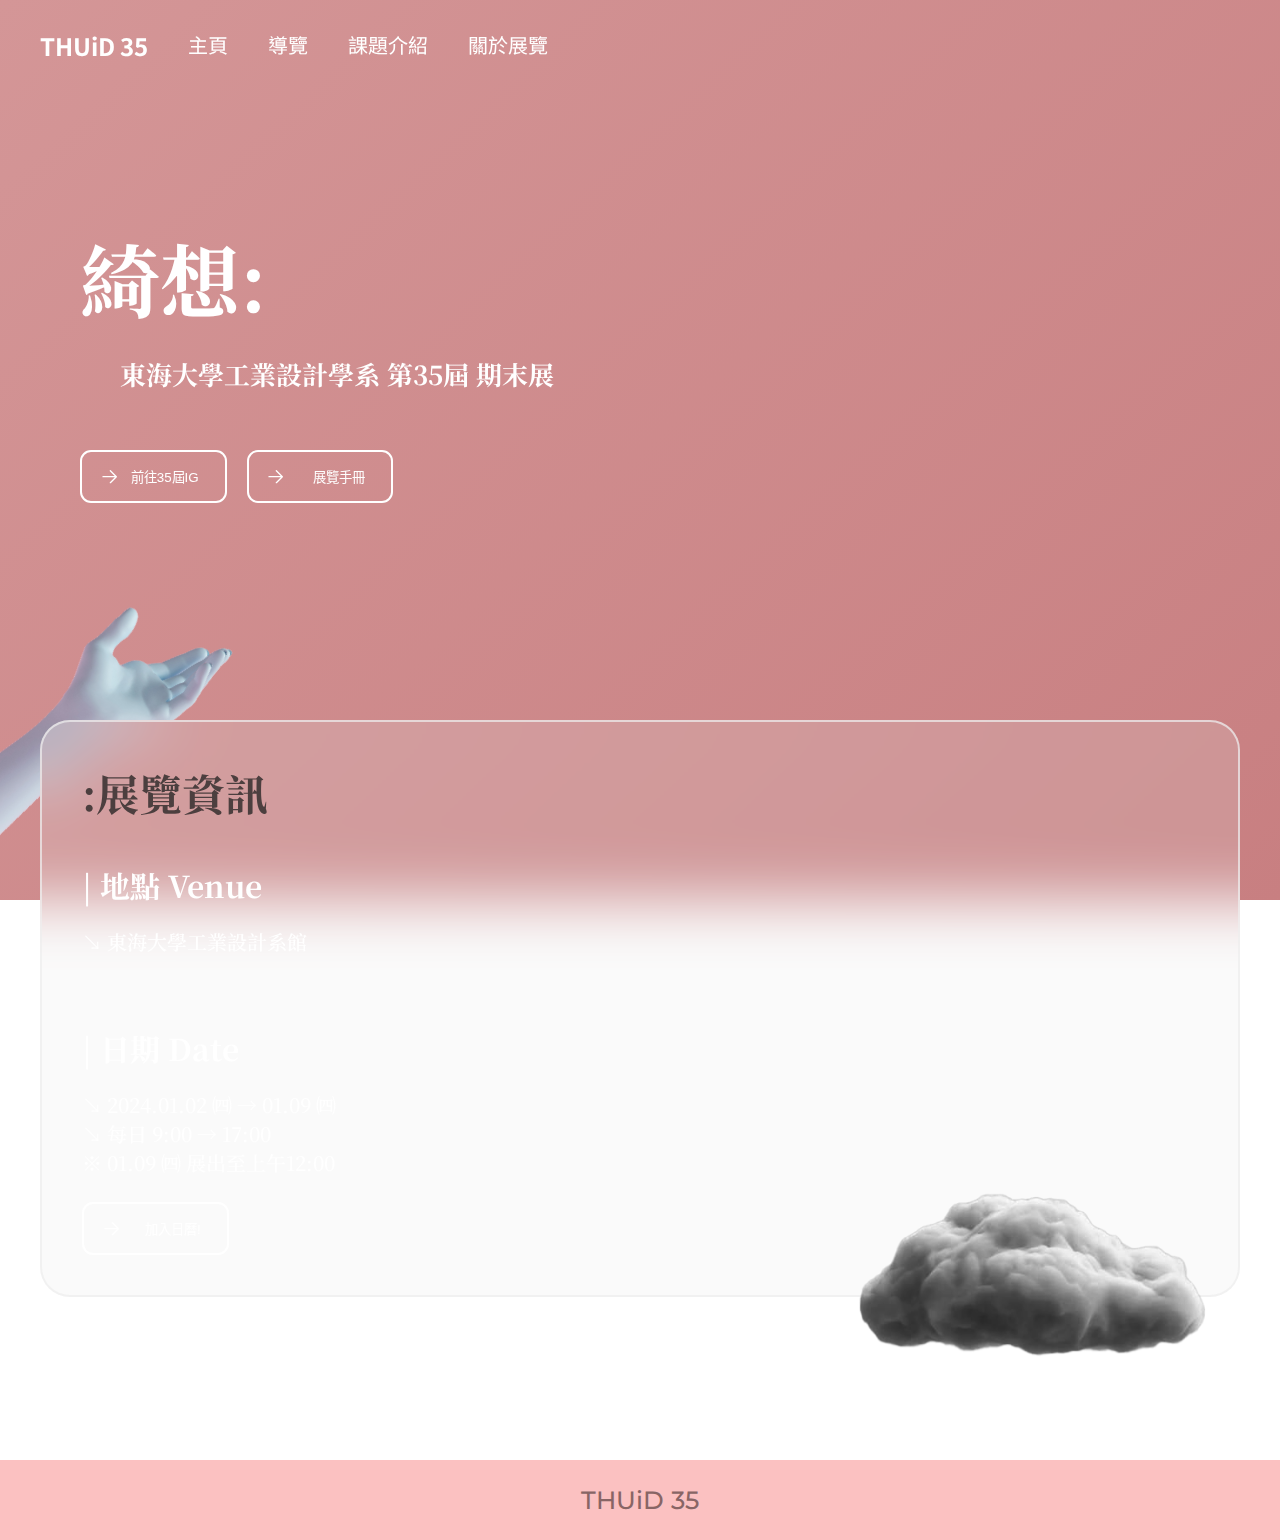
==== index.html @ 9823b0c5 "puui" ====
<!DOCTYPE html>
<html lang="zh-TW">
<html>
    <head>
        <meta charset="utf-8">
        <meta content="width=device-width, initial-scale=1.0" name="viewport">
        <meta name="viewport" content="width=device-width, initial-scale=1.0">
        <meta property="og:url" content="https://thuid35.site" />
        <meta property="og:title" content="THUiD35 期末展『綺想』" />
        <meta property="og:image" content="assets/img/heart.jpg"/>  

        <title>THUiD35 期末展『綺想』</title>
        <meta content="【 東海大學工業設計學系 第35屆 | 2024期末展『綺想』 】這是對於未來，我們的瘋狂想法。期末展展出學生一學期中製作的各種作品，展現出自己的設計看法。" name="description">

        <!-- icon and css -->
        <link href="assets/icon/favicon.png" rel="icon">
        <link href="style/index.css" rel="stylesheet">
        <link rel="stylesheet" href="https://cdnjs.cloudflare.com/ajax/libs/font-awesome/4.7.0/css/font-awesome.min.css">

        <!-- js -->
        <script src="script/index.js" defer></script>
    </head>

    <body>
        <div class="background"></div>
        <div class="nav-container">
            <div class="nav-title">
                <a href="index.html" draggable="false"><h1>THUiD 35</h1></a>
            </div>
            <!-- pc normal menu -->
            <nav class="nav-bar">
                <ul class="nav-links">
                    <li class="nav-items"><a href="#">主頁</a></li>
                    <li class="nav-items"><a href="#">導覽</a></li>
                    <li class="nav-items"><a href="#">課題介紹</a></li>
                    <li class="nav-items"><a href="#">關於展覽</a></li>
                </ul>
            </nav>
            <!-- mobile hamburger menu -->
            <div class="mobi-nav-bar-icon">
                <i class="fa fa-bars"></i>
            </div>
            <div class="mobi-nav-bar">

            </div>
            
        </div>

        <section class="cover">
            <div class="cover_title">
                <h1 class="cover_title_big">綺想:</h1>
                <h1 class="cover_title_small">東海大學工業設計學系 第35屆 期末展</h1>
            </div>
            <div class="cover_btn_space">
                <a href="https://www.instagram.com/thuid_35/" target="_blank">
                    <button class="cover_btn">
                        <svg xmlns="http://www.w3.org/2000/svg" fill="none" viewBox="0 0 24 24" stroke-width="1.5" stroke="currentColor" class="w-6 h-6"><path stroke-linecap="round" stroke-linejoin="round" d="M4.5 12h15m0 0l-6.75-6.75M19.5 12l-6.75 6.75"></path></svg>
                        <div class="cover_btn_text">前往35屆IG</div>
                    </button>
                </a>
               
                <button class="cover_btn" onclick="click_nope()">
                    <svg xmlns="http://www.w3.org/2000/svg" fill="none" viewBox="0 0 24 24" stroke-width="1.5" stroke="currentColor" class="w-6 h-6"><path stroke-linecap="round" stroke-linejoin="round" d="M4.5 12h15m0 0l-6.75-6.75M19.5 12l-6.75 6.75"></path></svg>
                    <div class="cover_btn_text">展覽手冊</div>
                </button>
            </div>
        </section>

        <section class="info">
            <div class="info_back_img">
                <img src="assets/img/hand.png" draggable="false" alt="hand">
            </div>
            <div class="info_box">
                <div class="info_left">
                    <div class="info_title">
                        <h1>:展覽資訊</h1>
                    </div>
                    <div class="info_content">
                        <h1>| 地點 Venue</h1>
                        <h3>↘︎ 東海大學工業設計系館</h3>
                    </div>
                    <div class="info_content_2">
                        <h1>| 日期 Date</h1>
                        <h3>↘︎ 2024.01.02 ㈣ → 01.09 ㈣</br>↘︎ 每日 9:00 → 17:00</br>※ 01.09 ㈣ 展出至上午12:00</h3>
                        <div class="info_cal_btn_space">
                            <button class="info_cal_btn" id="info_cal_btn_id">
                                <svg xmlns="http://www.w3.org/2000/svg" fill="none" viewBox="0 0 24 24" stroke-width="1.5" stroke="currentColor" class="w-6 h-6"><path stroke-linecap="round" stroke-linejoin="round" d="M4.5 12h15m0 0l-6.75-6.75M19.5 12l-6.75 6.75"></path></svg>
                                <div class="info_cal_btn_text">加入日曆!</div>
                            </button>
                        </div>
                    </div>
                </div>
                <div class="info_right">
                    <iframe src="https://www.google.com/maps/embed?pb=!1m18!1m12!1m3!1d3639.7516079899347!2d120.59595717531609!3d24.180442578379377!2m3!1f0!2f0!3f0!3m2!1i1024!2i768!4f13.1!3m3!1m2!1s0x34693e1fc2248d49%3A0xad9da883bac850a9!2z5p2x5rW35aSn5a245bel5qWt6Kit6KiI57O76aSoKElEKQ!5e0!3m2!1szh-TW!2stw!4v1734198208509!5m2!1szh-TW!2stw" class="info_map" allowfullscreen="" loading="lazy" referrerpolicy="no-referrer-when-downgrade"></iframe>
                </div>
            </div>
            <div class="info_front_img">
                <img src="assets/img/cloud.png" draggable="false" alt="hand">
            </div>
        </section>

        <section class="footer">
            <h1>THUiD 35</h1>
        </section>
        <script src="/script/clicker.js"></script>
    </body>
    
</html>
---- style/index.css ----
@import url('https://fonts.googleapis.com/css2?family=Noto+Sans+TC:wght@100..900&family=Noto+Serif+TC:wght@200..900&display=swap');
@import url('https://fonts.googleapis.com/css2?family=Noto+Serif+TC:wght@200..900&display=swap');
@import url('https://fonts.googleapis.com/css2?family=Montserrat:ital,wght@0,100..900;1,100..900&display=swap');

:root {
    --background-first-color: rgba(212, 150, 151);
    --background-second-color: rgb(200, 127, 129);
}

body {
    cursor: url("/assets/ico/sym46.ico"), auto;
    margin: 0;
}

/* background */

.background {
    z-index: -100;
    position: fixed;
    top: 0;
    left: 0;
    width: 100%;
    height: 100%;
    background: var(--background-first-color);
    background: linear-gradient(137deg, var(--background-first-color) 0%, var(--background-second-color) 100%); 
}


@media screen and (max-width: 700px) {
    .background {
        z-index: -100;
        position: fixed;
        top: 0;
        left: 0;
        width: 100%;
        height: 100%;
        background: var(--background-first-color);
        background: linear-gradient(137deg, var(--background-first-color) 0%, var(--background-second-color) 100%); 
    }
}

/* header and navbar */

.nav-container {
    user-select: none;
    position: fixed;
    display: flex;
    padding: 20px;
    height: 50px;
    align-items: center;
    background-color: rgba(255, 255, 255, 0);
    left: 0;
    right: 0;
    top: 0;
    z-index: 100;
    backdrop-filter: blur(0px);
    transition:backdrop-filter 0.3s ease;
    transition:background-color 1s ease;
}

.nav-container.scrolled {
    background-color: rgba(255, 255, 255, 0.2);
    backdrop-filter: blur(50px);
}

.nav-title {
    margin-left: 20px;
    margin-right: 20px;
}

.nav-title a {
    text-decoration: none;
}

.nav-title h1{
    font-size: 24px;
    color: white;
    user-select: none;
    font-family: "Noto Sans TC", sans-serif;
}

.nav-bar {
    display: flex;
    width: 400px;
    justify-content: center;
}

.nav-links {
    display: flex;
    gap: 40px;
    list-style-type: none;
    padding: 0;
}

.nav-links a {
   color: white;
   text-decoration: none;
   font-size: 20px;
}

.nav-items {
    display: inline-block;
    padding-bottom:2px;
    background-image: linear-gradient(#ffffff 0 0);
    background-position: 0 100%;
    background-size: 0% 2px;
    background-repeat: no-repeat;
    transition:
    background-size 0.3s,
    background-position 0s 0.3s;
    font-family: "Noto Sans TC", sans-serif;
}
  
.nav-items:hover {
    background-position: 100% 100%;
    background-size: 100% 2px;
}

.mobi-nav-bar-icon {
    display: none;
}


@media screen and (max-width: 700px) {

    .nav-container {
        user-select: none;
        position: fixed;
        width: auto;
        display: flex;
        padding: 15px;
        height: 30px;
        align-items: center;
        background-color: rgba(255, 255, 255, 0);
        left: 0;
        top: 0;
        z-index: 100;
        backdrop-filter: blur(0px);
        transition:backdrop-filter 0.3s ease;
        transition:background-color 1s ease;
    }

    .nav-bar {
        display: none;
    }

    .nav-title h1{
        font-size: 25px;
        color: white;
        user-select: none;
        font-family: "Noto Sans TC", sans-serif;
    }

    .mobi-nav-bar-icon {
        display: block;
        position: absolute;
        right: 20px;
        margin-right: 20px;
        cursor: pointer;
    }

    .mobi-nav-bar-icon i{
        font-size: 25px;
        color: #ffffff;
    }
    
}

/* cover section */

.cover {
    height: 500px;
    margin-top: 100px;
    padding: 40px;
}

.cover_title {
    height: 230px;
    filter: blur(0px);
    transition: filter 0.5s ease;
    display: flex;
    flex-direction: column;
    margin-top: 80px;
    user-select: none;
    margin-left: 40px;
}

.cover_title.cover_title_scrolled{
    filter: blur(5px);
}

.cover_title .cover_title_big{
    font-size: 80px;
    font-family: "Noto Serif TC", serif;
    color: #ffffff;
    margin: 0 0 20px 0;
}

.cover_title .cover_title_small{
    font-size: 26px;
    font-family: "Noto Serif TC", serif;
    color: #ffffff;
    margin: 0 0 0 40px;
}

.cover_btn_space {
    margin-left: 40px;
    display: flex;
    gap: 20px;
}

.cover_btn_space a{
    z-index: 10;
}

.cover_btn {
    background-color: #ffffff00;
    color: #fff;
    width: 11em;
    height: 4em;
    border: #ffffff 0.2em solid;
    border-radius: 11px;
    text-align: right;
    transition: all 0.6s ease;
}
  
.cover_btn:hover {
    background-color: #ffffff;
    cursor: pointer;
    color: black;
}
  
.cover_btn svg {
    width: 1.6em;
    margin: -0.1em 0.8em 1em;
    position: absolute;
    display: flex;
    transition: all 0.6s ease;
}
  
.cover_btn:hover svg {
    transform: translateX(5px);
}
  
.cover_btn_text {
    margin: 0 1.5em
}


@media screen and (max-width: 880px) {

    .cover {
        height: 600px;
        margin-top: 40px;
        padding: 20px;
        width: auto;
    }
    
    .cover_title {
        height: 170px;
        filter: blur(0px);
        transition: filter 0.5s ease;
        display: flex;
        flex-direction: column;
        margin-top: 80px;
        user-select: none;
        margin-left: 20px;
    }
    
    .cover_title.cover_title_scrolled{
        filter: blur(5px);
    }
    
    .cover_title .cover_title_big{
        font-size: 60px;
        font-family: "Noto Serif TC", serif;
        color: #ffffff;
        margin: 0 0 10px 0;
    }
    
    .cover_title .cover_title_small{
        font-size: 18px;
        font-family: "Noto Serif TC", serif;
        color: #ffffff;
        margin: 0 0 0 10px;
    }
    
    .cover_btn_space {
        width: 10px;
        margin-left: 20px;
        display: flex;
        flex-direction: column;
        gap: 20px;
    }
    
    .cover_btn_space a{
        z-index: 20;
        cursor: pointer;
    }
    
    .cover_btn {
        background-color: #ffffff00;
        color: #fff;
        width: 12em;
        height: 4em;
        border: #ffffff 0.1em solid;
        border-radius: 11px;
        text-align: right;
        transition: all 0.6s ease;
    }
      
    .cover_btn:hover {
        background-color: #ffffff;
        cursor: pointer;
        color: black;
    }
      
    .cover_btn svg {
        width: 1.6em;
        margin: -0.1em 0.8em 1em;
        position: absolute;
        display: flex;
        transition: all 0.6s ease;
    }
      
    .cover_btn:hover svg {
        transform: translateX(5px);
    }
      
    .cover_btn_text {
        margin: 0 1.2em
    }
}

/* info section */

.info {
    height: 500px;
    padding: 40px;
    width: auto;
    z-index: 1;
}

.info_back_img img{
    position: absolute;
    width: 800px;
    margin-top: -240px;
    margin-left: -350px;
    rotate: 40deg;
    transition: all 0.6s ease;
    user-select: none;
}

.info_back_img img:hover {
    filter: blur(2px);
}

.info_front_img {
    position: relative;
    width: 100%;
    right: 0;
}
.info_front_img img{
    position: absolute;
    width: 380px;
    margin-top: -120px;
    margin-right: 20px;
    right: 0;
    transition: all 0.6s ease;
    z-index: 10;
    user-select: none;
}

.info_front_img img:hover {
    filter: blur(2px);
}

.info_box {
    background-color: rgba(232, 232, 232, 0.2);
    border-radius: 30px;
    padding: 40px;
    backdrop-filter: blur(30px);
    z-index: 10;
    border-style: solid;
    border-width: 2px;
    border-color: rgba(239, 239, 239, 0.725);
    display: flex;
}

.info_left {
    width: 500px;
}

.info_right {
    height: 450px;
}

.info_map {
    border:0;
    width: 620px;
    height: 100%;
}

.info_title {
    display: block;
    margin-bottom: 40px;
}

.info_title h1 {
    font-size: 43px;
    color: rgb(76, 63, 63);
    font-family: "Noto Serif TC", serif;
    margin: 0;
    user-select: none;
}

.info_content{
    display: flex;
    flex-direction: column;
    margin-bottom: 70px;
}

.info_content h1{
    font-size: 30px;
    color: white;
    font-family: "Noto Serif TC", serif;
    margin: 0 0 20px 0;
}

.info_content h3{
    font-size: 20px;
    color: white;
    font-family: "Noto Serif TC", serif;
    margin: 0 0 0 0;
    font-weight: 500;
}

.info_content_2 h1{
    font-size: 30px;
    color: white;
    font-family: "Noto Serif TC", serif;
    margin: 0 0 20px 0;
}

.info_content_2 h3{
    font-size: 20px;
    color: white;
    font-family: "Noto Serif TC", serif;
    margin: 0 0 0 0;
    font-weight: 500;
}

.info_cal_btn_space {
    margin-left: 0px;
    margin-top: 25px;
    display: flex;
    gap: 20px;
}

.info_cal_btn {
    background-color: #ffffff00;
    color: #fff;
    width: 11em;
    height: 4em;
    border: #ffffff 0.2em solid;
    border-radius: 11px;
    text-align: right;
    transition: all 0.6s ease;
}
  
.info_cal_btn:hover {
    background-color: #ffffff;
    cursor: pointer;
    color: black;
}
  
.info_cal_btn svg {
    width: 1.6em;
    margin: -0.1em 0.8em 1em;
    position: absolute;
    display: flex;
    transition: all 0.6s ease;
}
  
.info_cal_btn:hover svg {
    transform: translateX(5px);
}
  
.info_cal_btn_text {
    margin: 0 1.5em
}

@media screen and (max-width: 880px) {

    .info {
        height: 500px;
        padding: 20px;
        z-index: 1;
    }
    
    .info_back_img img{
        position: absolute;
        width: 600px;
        margin-top: -180px;
        margin-left: -280px;
        rotate: 40deg;
        transition: all 0.6s ease;
        user-select: none;
    }
    
    .info_back_img img:hover {
        filter: blur(2px);
    }
    
    .info_front_img {
        position: relative;
        width: 100%;
        right: 0;
    }

    .info_front_img img{
        position: absolute;
        width: 180px;
        margin-top: -60px;
        margin-right: 2px;
        right: 0;
        transition: all 0.6s ease;
        z-index: 10;
        user-select: none;
    }
    
    .info_front_img img:hover {
        filter: blur(2px);
    }
    
    .info_box {
        background-color: rgba(232, 232, 232, 0.2);
        border-radius: 30px;
        padding: 30px;
        backdrop-filter: blur(30px);
        z-index: 10;
        border-style: solid;
        border-width: 2px;
        border-color: rgba(239, 239, 239, 0.725);
        display: flex;
        flex-direction: column;
    }
    
    .info_left {
        height: 500px;
        width: 100%;
    }
    
    .info_right {
        height: 230px;
        width: 100%;
    }
    
    .info_map {
        border:0;
        width: 100%;
        height: 200px;
    }
    
    .info_title {
        display: block;
        margin-bottom: 40px;
    }
    
    .info_title h1 {
        font-size: 34px;
        color: rgb(76, 63, 63);
        font-family: "Noto Serif TC", serif;
        margin: 0;
        user-select: none;
    }
    
    .info_content{
        display: flex;
        flex-direction: column;
        margin-bottom: 70px;
    }
    
    .info_content h1{
        font-size: 25px;
        color: white;
        font-family: "Noto Serif TC", serif;
        margin: 0 0 20px 0;
    }
    
    .info_content h3{
        font-size: 20px;
        color: white;
        font-family: "Noto Serif TC", serif;
        margin: 0 0 0 0;
        font-weight: 500;
    }
    
    .info_content_2 h1{
        font-size: 25px;
        color: white;
        font-family: "Noto Serif TC", serif;
        margin: 0 0 20px 0;
    }
    
    .info_content_2 h3{
        font-size: 20px;
        color: white;
        font-family: "Noto Serif TC", serif;
        margin: 0 0 0 0;
        font-weight: 500;
    }
    
    .info_cal_btn_space {
        margin-left: 0px;
        margin-top: 25px;
        margin-bottom: 40px;
        display: flex;
        gap: 20px;
    }
    
    .info_cal_btn {
        background-color: #ffffff00;
        color: #fff;
        width: 11em;
        height: 4em;
        border: #ffffff 0.2em solid;
        border-radius: 11px;
        text-align: right;
        transition: all 0.6s ease;
    }
      
    .info_cal_btn:hover {
        background-color: #ffffff;
        cursor: pointer;
        color: black;
    }
      
    .info_cal_btn svg {
        width: 1.6em;
        margin: -0.1em 0.8em 1em;
        position: absolute;
        display: flex;
        transition: all 0.6s ease;
    }
      
    .info_cal_btn:hover svg {
        transform: translateX(5px);
    }
      
    .info_cal_btn_text {
        margin: 0 1.5em
    }

}


/* footer */
.footer {
    position: absolute;
    margin-top: 200px;
    bottom: unset;
    left: 0;
    right: 0;
    height: 40px;
    background: #fbc1c1;
    display: flex;
    align-items: center;
    justify-content: center;
    padding: 20px;
    flex-direction: column;
}

.footer h1{
    margin: 0;
    font-size: 25px;
    color: #886565;
    font-family: "Montserrat", sans-serif;
    font-weight: 500;
    user-select: none;
}

@media screen and (max-width: 880px) {

    .footer {
        position: absolute;
        margin-top: 380px;
        left: 0;
        right: 0;
        height: 40px;
        background: #fbc1c1;
        display: flex;
        align-items: center;
        justify-content: center;
        padding: 20px;
        flex-direction: column;
    }
    
    .footer h1{
        margin: 0;
        font-size: 25px;
        color: #886565;
        font-family: "Montserrat", sans-serif;
        font-weight: 500;
        user-select: none;
    }
    
}
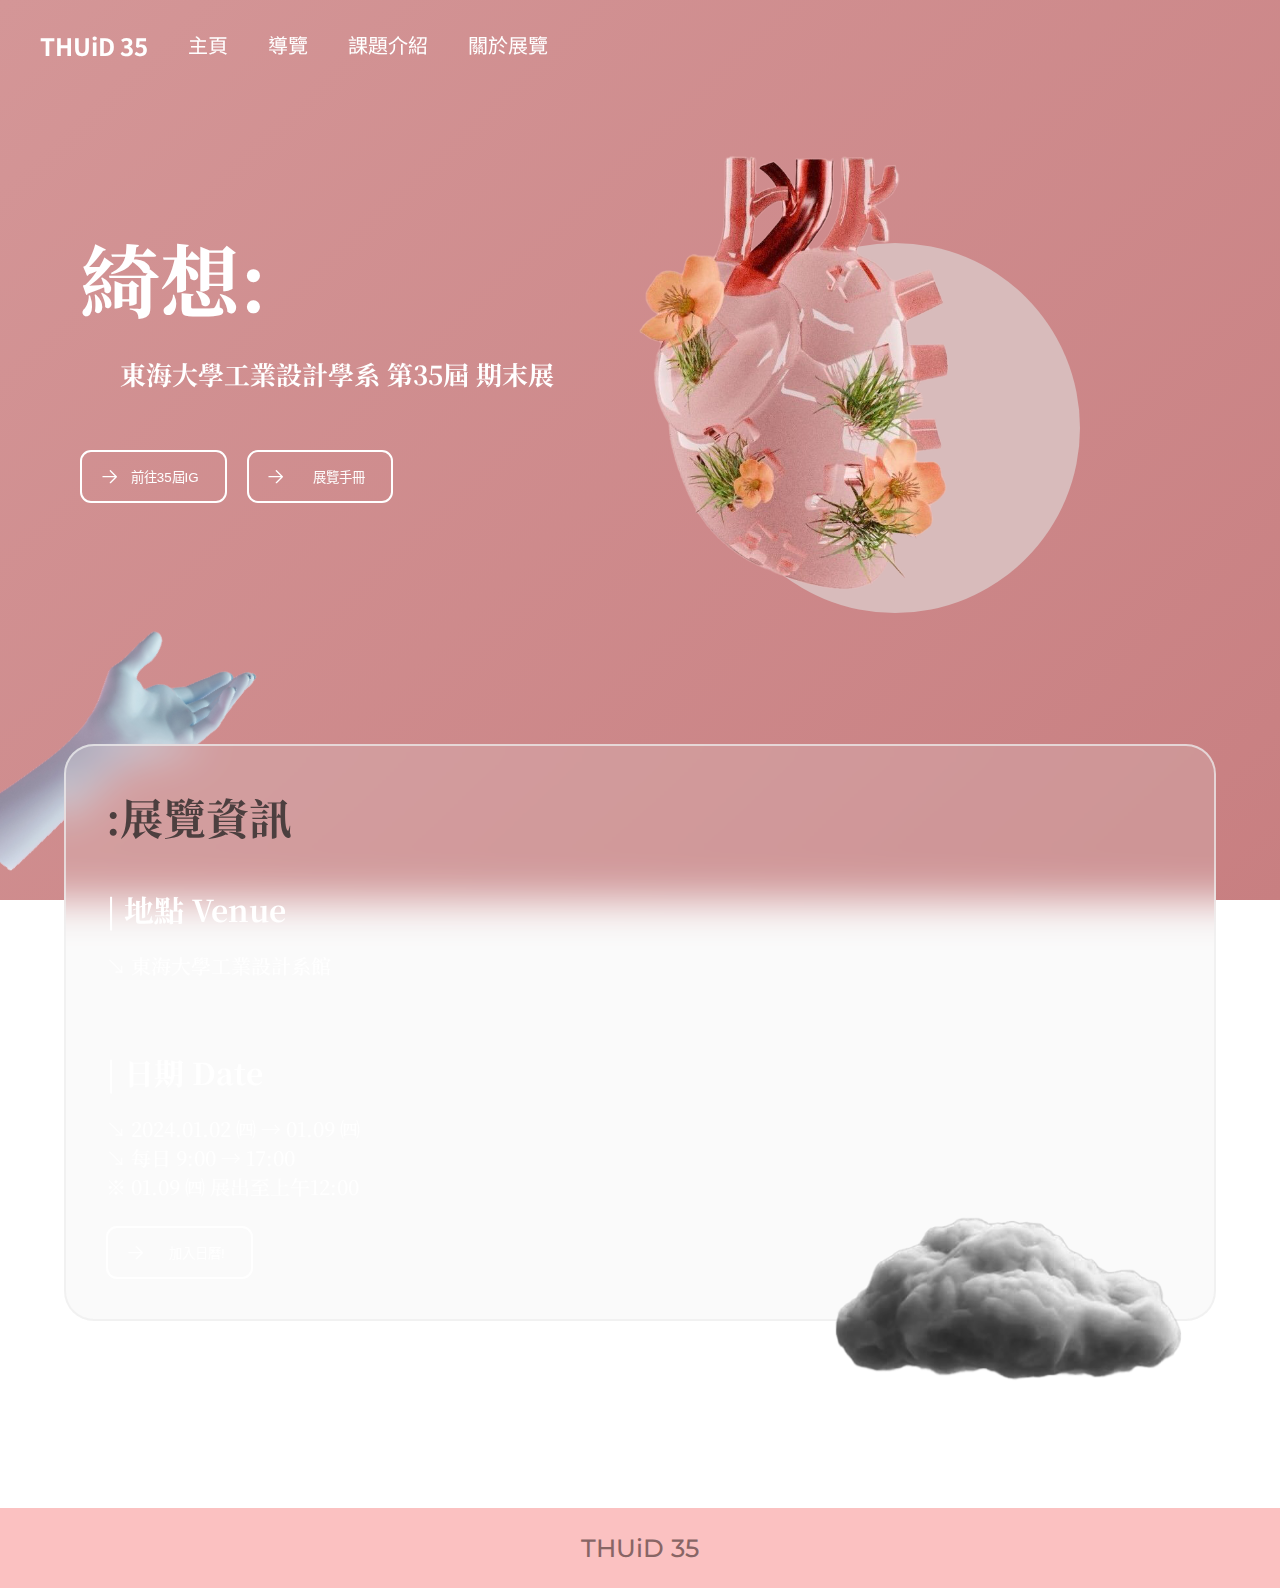
==== commit 944dd23f: "wawa" ====
--- a/index.html
+++ b/index.html
@@ -18,7 +18,7 @@
         <link rel="stylesheet" href="https://cdnjs.cloudflare.com/ajax/libs/font-awesome/4.7.0/css/font-awesome.min.css">
 
         <!-- js -->
-        <script src="script/index.js" defer></script>
+        <script src="script/index.js"></script>
     </head>
 
     <body>
@@ -47,23 +47,29 @@
         </div>
 
         <section class="cover">
-            <div class="cover_title">
-                <h1 class="cover_title_big">綺想:</h1>
-                <h1 class="cover_title_small">東海大學工業設計學系 第35屆 期末展</h1>
+            <div class="cover_left">
+                <div class="cover_title">
+                    <h1 class="cover_title_big">綺想:</h1>
+                    <h1 class="cover_title_small">東海大學工業設計學系 第35屆 期末展</h1>
+                </div>
+                <div class="cover_btn_space">
+                    <a href="https://www.instagram.com/thuid_35/" target="_blank">
+                        <button class="cover_btn">
+                            <svg xmlns="http://www.w3.org/2000/svg" fill="none" viewBox="0 0 24 24" stroke-width="1.5" stroke="currentColor" class="w-6 h-6"><path stroke-linecap="round" stroke-linejoin="round" d="M4.5 12h15m0 0l-6.75-6.75M19.5 12l-6.75 6.75"></path></svg>
+                            <div class="cover_btn_text">前往35屆IG</div>
+                        </button>
+                    </a>
+                   
+                    <button class="cover_btn" onclick="click_nope()">
+                        <svg xmlns="http://www.w3.org/2000/svg" fill="none" viewBox="0 0 24 24" stroke-width="1.5" stroke="currentColor" class="w-6 h-6"><path stroke-linecap="round" stroke-linejoin="round" d="M4.5 12h15m0 0l-6.75-6.75M19.5 12l-6.75 6.75"></path></svg>
+                        <div class="cover_btn_text">展覽手冊</div>
+                    </button>
+                </div>
             </div>
-            <div class="cover_btn_space">
-                <a href="https://www.instagram.com/thuid_35/" target="_blank">
-                    <button class="cover_btn">
-                        <svg xmlns="http://www.w3.org/2000/svg" fill="none" viewBox="0 0 24 24" stroke-width="1.5" stroke="currentColor" class="w-6 h-6"><path stroke-linecap="round" stroke-linejoin="round" d="M4.5 12h15m0 0l-6.75-6.75M19.5 12l-6.75 6.75"></path></svg>
-                        <div class="cover_btn_text">前往35屆IG</div>
-                    </button>
-                </a>
-               
-                <button class="cover_btn" onclick="click_nope()">
-                    <svg xmlns="http://www.w3.org/2000/svg" fill="none" viewBox="0 0 24 24" stroke-width="1.5" stroke="currentColor" class="w-6 h-6"><path stroke-linecap="round" stroke-linejoin="round" d="M4.5 12h15m0 0l-6.75-6.75M19.5 12l-6.75 6.75"></path></svg>
-                    <div class="cover_btn_text">展覽手冊</div>
-                </button>
-            </div>
+            <div class="cover_right">
+                <div class="cover_circle"></div>
+                <img src="assets/img/heart_fixed.png" draggable="false">
+            </div>  
         </section>
 
         <section class="info">
--- a/style/index.css
+++ b/style/index.css
@@ -10,6 +10,7 @@
 body {
     cursor: url("/assets/ico/sym46.ico"), auto;
     margin: 0;
+    font-family: "Noto Sans TC", sans-serif;
 }
 
 /* background */
@@ -19,6 +20,7 @@
     position: fixed;
     top: 0;
     left: 0;
+    right: 0;
     width: 100%;
     height: 100%;
     background: var(--background-first-color);
@@ -174,6 +176,38 @@
     padding: 40px;
 }
 
+.cover_right {
+    height: 100%;
+}
+
+.cover_right img{
+    width: 550px;
+    right: 0;
+    margin-right: 200px;
+    margin-top: -420px;
+    position: absolute;
+    z-index: 2;
+}
+
+.cover_circle {
+    height: 370px;
+    width: 370px;
+    right: 0;
+    margin-right: 200px;
+    margin-top: -260px;
+    background-color: #d8bbbb;
+    border-radius: 50%;
+    display: inline-block;
+    position: absolute;
+    z-index: 1;
+    filter: blur(0px);
+    transition: filter 1.5s ease;
+}
+
+.cover_circle.cover_circle_scrolled{
+    filter: blur(20px);
+}
+
 .cover_title {
     height: 230px;
     filter: blur(0px);
@@ -247,13 +281,69 @@
 }
 
 
-@media screen and (max-width: 880px) {
+@media screen and (max-width: 1240px) {
 
     .cover {
         height: 600px;
         margin-top: 40px;
         padding: 20px;
         width: auto;
+    }
+
+    .cover_right {
+        height: 100%;
+    }
+    
+    .cover_right img{
+        width: 480px;
+        right: 0;
+        margin-right: 10px;
+        margin-top: -400px;
+        position: absolute;
+        z-index: 2;
+    }
+    
+    .cover_circle {
+        height: 340px;
+        width: 340px;
+        right: 0;
+        margin-right: 10px;
+        margin-top: -260px;
+        background-color: #d8bbbb;
+        border-radius: 50%;
+        display: inline-block;
+        position: absolute;
+        z-index: 1;
+    }
+}
+
+@media screen and (max-width: 880px) {
+
+    .cover {
+        height: 600px;
+        margin-top: 40px;
+        padding: 20px;
+        width: auto;
+        display: flex;
+        flex-direction: column;
+    }
+
+    .cover_right {
+        height: 100%;
+        margin-top: 100px;
+        overflow: hidden;
+    }
+    
+    .cover_right img{
+        width: 230px;
+        right: 0;
+        margin-right: -10px;
+        margin-top: -180px;
+        z-index: 11;
+    }
+    
+    .cover_circle {
+        display: none;
     }
     
     .cover_title {
@@ -336,7 +426,7 @@
 
 .info {
     height: 500px;
-    padding: 40px;
+    padding: 5vw;
     width: auto;
     z-index: 1;
 }
@@ -379,7 +469,7 @@
     background-color: rgba(232, 232, 232, 0.2);
     border-radius: 30px;
     padding: 40px;
-    backdrop-filter: blur(30px);
+    backdrop-filter: blur(20px);
     z-index: 10;
     border-style: solid;
     border-width: 2px;
@@ -490,7 +580,14 @@
     margin: 0 1.5em
 }
 
-@media screen and (max-width: 880px) {
+@media screen and (min-width: 1920px) {
+    .info_box {
+        padding-left: 5vw;
+    }
+
+}
+
+@media screen and (max-width: 1110px) {
 
     .info {
         height: 500px;
@@ -537,7 +634,7 @@
         background-color: rgba(232, 232, 232, 0.2);
         border-radius: 30px;
         padding: 30px;
-        backdrop-filter: blur(30px);
+        backdrop-filter: blur(10px);
         z-index: 10;
         border-style: solid;
         border-width: 2px;
@@ -680,7 +777,7 @@
     user-select: none;
 }
 
-@media screen and (max-width: 880px) {
+@media screen and (max-width: 1110px) {
 
     .footer {
         position: absolute;
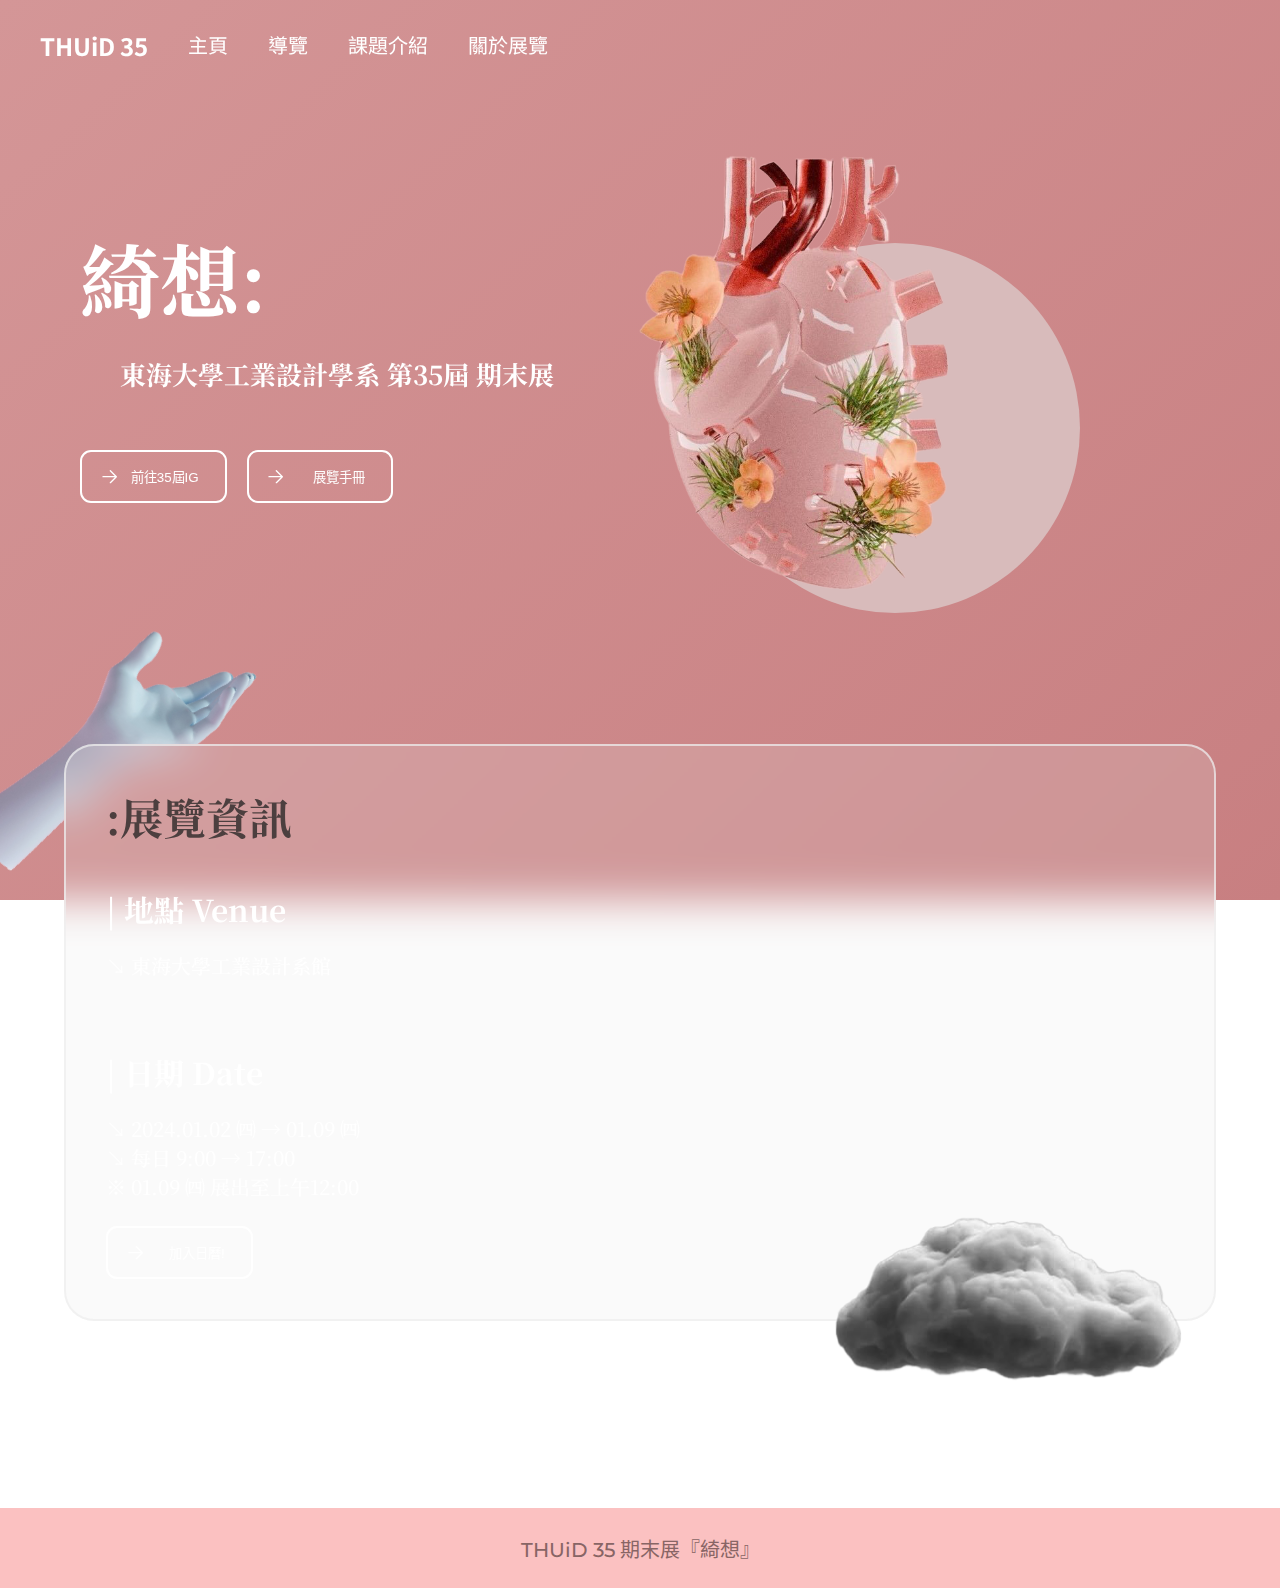
==== commit ad17f419: "changed the position of script" ====
--- a/index.html
+++ b/index.html
@@ -16,16 +16,13 @@
         <link href="assets/icon/favicon.png" rel="icon">
         <link href="style/index.css" rel="stylesheet">
         <link rel="stylesheet" href="https://cdnjs.cloudflare.com/ajax/libs/font-awesome/4.7.0/css/font-awesome.min.css">
-
-        <!-- js -->
-        <script src="script/index.js"></script>
     </head>
 
     <body>
         <div class="background"></div>
         <div class="nav-container">
             <div class="nav-title">
-                <a href="index.html" draggable="false"><h1>THUiD 35</h1></a>
+                <a href="." draggable="false"><h1>THUiD 35</h1></a>
             </div>
             <!-- pc normal menu -->
             <nav class="nav-bar">
@@ -41,9 +38,8 @@
                 <i class="fa fa-bars"></i>
             </div>
             <div class="mobi-nav-bar">
-
-            </div>
-            
+                <!-- adding later -->
+            </div>   
         </div>
 
         <section class="cover">
@@ -105,10 +101,16 @@
             </div>
         </section>
 
+        <!-- footer section -->
         <section class="footer">
-            <h1>THUiD 35</h1>
+            <h1>THUiD 35 期末展『綺想』</h1>
         </section>
+
+        <!-- scripts -->
+        <script src="/script/index.js"></script>
         <script src="/script/clicker.js"></script>
+        
+        <!-- Web designed by eric -->
     </body>
     
 </html>--- a/style/index.css
+++ b/style/index.css
@@ -6,6 +6,8 @@
     --background-first-color: rgba(212, 150, 151);
     --background-second-color: rgb(200, 127, 129);
 }
+
+
 
 body {
     cursor: url("/assets/ico/sym46.ico"), auto;
@@ -21,8 +23,8 @@
     top: 0;
     left: 0;
     right: 0;
-    width: 100%;
     height: 100%;
+    width: 100;
     background: var(--background-first-color);
     background: linear-gradient(137deg, var(--background-first-color) 0%, var(--background-second-color) 100%); 
 }
@@ -34,7 +36,6 @@
         position: fixed;
         top: 0;
         left: 0;
-        width: 100%;
         height: 100%;
         background: var(--background-first-color);
         background: linear-gradient(137deg, var(--background-first-color) 0%, var(--background-second-color) 100%); 
@@ -95,9 +96,9 @@
 }
 
 .nav-links a {
-   color: white;
-   text-decoration: none;
-   font-size: 20px;
+    color: white;
+    text-decoration: none;
+    font-size: 20px;
 }
 
 .nav-items {
@@ -297,7 +298,7 @@
     .cover_right img{
         width: 480px;
         right: 0;
-        margin-right: 10px;
+        margin-right: 0px;
         margin-top: -400px;
         position: absolute;
         z-index: 2;
@@ -337,7 +338,7 @@
     .cover_right img{
         width: 230px;
         right: 0;
-        margin-right: -10px;
+        margin-right: 0px;
         margin-top: -180px;
         z-index: 11;
     }
@@ -770,7 +771,7 @@
 
 .footer h1{
     margin: 0;
-    font-size: 25px;
+    font-size: 20px;
     color: #886565;
     font-family: "Montserrat", sans-serif;
     font-weight: 500;
@@ -795,7 +796,7 @@
     
     .footer h1{
         margin: 0;
-        font-size: 25px;
+        font-size:20px;
         color: #886565;
         font-family: "Montserrat", sans-serif;
         font-weight: 500;
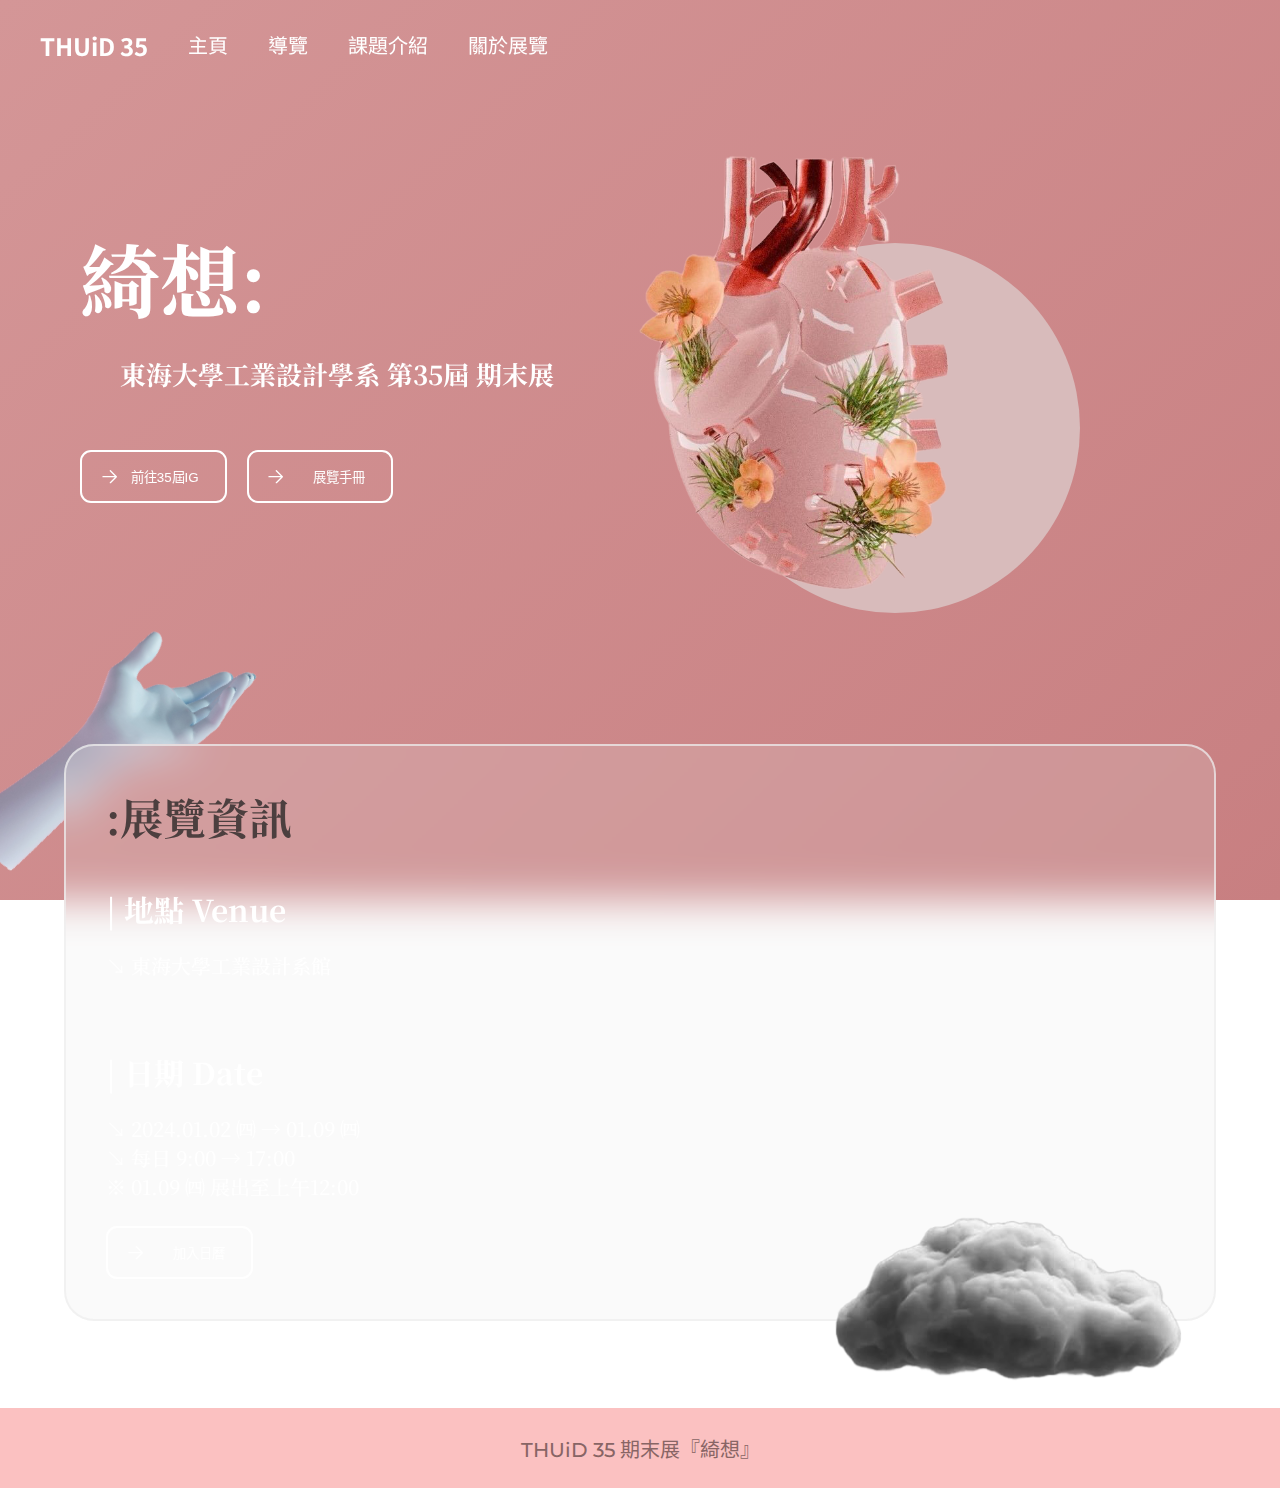
==== commit ee7855f1: "yak" ====
--- a/index.html
+++ b/index.html
@@ -14,6 +14,9 @@
 
         <!-- icon and css -->
         <link href="assets/icon/favicon.png" rel="icon">
+
+        <link href="/style/main.css" rel="stylesheet">
+        <link href="/style/btt_button.css" rel="stylesheet">
         <link href="style/index.css" rel="stylesheet">
         <link rel="stylesheet" href="https://cdnjs.cloudflare.com/ajax/libs/font-awesome/4.7.0/css/font-awesome.min.css">
     </head>
@@ -27,19 +30,24 @@
             <!-- pc normal menu -->
             <nav class="nav-bar">
                 <ul class="nav-links">
-                    <li class="nav-items"><a href="#">主頁</a></li>
-                    <li class="nav-items"><a href="#">導覽</a></li>
-                    <li class="nav-items"><a href="#">課題介紹</a></li>
-                    <li class="nav-items"><a href="#">關於展覽</a></li>
+                    <li class="nav-items"><a href=".">主頁</a></li>
+                    <li class="nav-items"><a href="/tour.html">導覽</a></li>
+                    <li class="nav-items"><a href="/courses.html">課題介紹</a></li>
+                    <li class="nav-items"><a href="/about.html">關於展覽</a></li>
                 </ul>
             </nav>
             <!-- mobile hamburger menu -->
             <div class="mobi-nav-bar-icon">
-                <i class="fa fa-bars"></i>
+                <a><i class="fa fa-bars"></i></a>
             </div>
             <div class="mobi-nav-bar">
-                <!-- adding later -->
-            </div>   
+                <ul class="mobi-nav-bar-links">
+                    <li class="mobi-nav-items"><a href=".">主頁</a></li>
+                    <li class="mobi-nav-items"><a href="/tour.html">導覽</a></li>
+                    <li class="mobi-nav-items"><a href="/courses.html">課題介紹</a></li>
+                    <li class="mobi-nav-items"><a href="/about.html">關於展覽</a></li>
+                </ul>
+            </div> 
         </div>
 
         <section class="cover">
@@ -87,7 +95,7 @@
                         <div class="info_cal_btn_space">
                             <button class="info_cal_btn" id="info_cal_btn_id">
                                 <svg xmlns="http://www.w3.org/2000/svg" fill="none" viewBox="0 0 24 24" stroke-width="1.5" stroke="currentColor" class="w-6 h-6"><path stroke-linecap="round" stroke-linejoin="round" d="M4.5 12h15m0 0l-6.75-6.75M19.5 12l-6.75 6.75"></path></svg>
-                                <div class="info_cal_btn_text">加入日曆!</div>
+                                <div class="info_cal_btn_text">加入日曆 </div>
                             </button>
                         </div>
                     </div>
@@ -107,8 +115,12 @@
         </section>
 
         <!-- scripts -->
-        <script src="/script/index.js"></script>
-        <script src="/script/clicker.js"></script>
+        <script src="/script/main.js"></script>
+        <script src="/script/btt_button.js"></script>
+
+        <script src="/script/index/clicker.js"></script>
+        <script src="/script/index/index.js"></script>
+        <script src="/script/index/index-landing.js" defer></script>
         
         <!-- Web designed by eric -->
     </body>
--- a/style/main.css
+++ b/style/main.css
@@ -0,0 +1,344 @@
+
+/* 
+██████████████████████████████
+█   Main css for all pages   █
+██████████████████████████████   
+*/
+/* Background, Navbar, Footer, Back to top button */
+
+:root {
+    --background-first-color: rgba(212, 150, 151);
+    --background-second-color: rgb(200, 127, 129);
+}
+
+/* █ Background █ */
+
+.background {
+    z-index: -100;
+    position: fixed;
+    top: 0;
+    left: 0;
+    right: 0;
+    height: 100vh;
+    width: 100vw;
+    overflow-x: hidden;
+    background: var(--background-first-color);
+    background: linear-gradient(137deg, var(--background-first-color) 0%, var(--background-second-color) 100%); 
+}
+
+/* █ Navbar style █ */
+
+.nav-container {
+    user-select: none;
+    position: fixed;
+    display: flex;
+    padding: 20px;
+    height: 50px;
+    align-items: center;
+    background-color: rgba(255, 255, 255, 0);
+    left: 0;
+    right: 0;
+    top: 0;
+    z-index: 100;
+    backdrop-filter: blur(0px);
+    transition:backdrop-filter 0.3s ease;
+    transition:background-color 1s ease;
+}
+
+.nav-container.scrolled {
+    background-color: rgba(255, 255, 255, 0.2);
+    backdrop-filter: blur(50px);
+}
+
+.nav-title {
+    margin-left: 20px;
+    margin-right: 20px;
+}
+
+.nav-title a {
+    text-decoration: none;
+}
+
+.nav-title h1{
+    font-size: 24px;
+    color: white;
+    user-select: none;
+    font-family: "Noto Sans TC", sans-serif;
+}
+
+.nav-bar {
+    display: flex;
+    width: 400px;
+    justify-content: center;
+}
+
+.nav-links {
+    display: flex;
+    gap: 40px;
+    list-style-type: none;
+    padding: 0;
+}
+
+.nav-links a {
+    color: white;
+    text-decoration: none;
+    font-size: 20px;
+}
+
+.nav-items {
+    display: inline-block;
+    padding-bottom:2px;
+    background-image: linear-gradient(#ffffff 0 0);
+    background-position: 0 100%;
+    background-size: 0% 2px;
+    background-repeat: no-repeat;
+    transition:
+    background-size 0.3s,
+    background-position 0s 0.3s;
+    font-family: "Noto Sans TC", sans-serif;
+}
+  
+.nav-items:hover {
+    background-position: 100% 100%;
+    background-size: 100% 2px;
+}
+
+.mobi-nav-bar-icon {
+    display: none;
+}
+
+.mobi-nav-bar {
+    display: none;
+}
+
+@media screen and (max-width: 700px) {
+
+    .nav-container {
+        user-select: none;
+        position: fixed;
+        width: auto;
+        display: flex;
+        padding: 15px;
+        height: 30px;
+        align-items: center;
+        background-color: rgba(255, 255, 255, 0);
+        left: 0;
+        top: 0;
+        z-index: 100;
+        backdrop-filter: blur(0px);
+        transition: backdrop-filter 0.3s ease;
+        transition: background-color 1s ease;
+    }
+
+    .nav-bar {
+        display: none;
+    }
+
+    .nav-title h1{
+        font-size: 25px;
+        color: white;
+        user-select: none;
+        font-family: "Noto Sans TC", sans-serif;
+    }
+
+    .mobi-nav-bar-icon {
+        display: block;
+        position: absolute;
+        right: 20px;
+        margin-right: 20px;
+        cursor: pointer;
+    }
+
+    .mobi-nav-bar-icon i{
+        font-size: 25px;
+        color: #ffffff;
+    }
+
+    .mobi-nav-bar {
+        position: absolute;
+        width: 100vw;
+        z-index: 90;
+        margin-top: 118px;
+        background-color: #ffffff;
+        right: -100%; 
+        animation: slideOut 0.6s ease-in-out;
+        display: none; 
+    }
+
+    .mobi-nav-bar-links {
+        width: 90%;
+        display: flex;
+        gap: 30px;
+    }
+
+    .mobi-nav-items {
+        list-style-type: none;
+    }
+
+    .mobi-nav-items a{
+        text-decoration: none;
+        font-size: 18px;
+        font-weight: 500;
+        color: #8b6e6e;
+    }
+
+    @keyframes slideIn {
+        from {
+          right: -100%;
+        }
+        to {
+          right: 0;
+        }
+      }
+      
+      @keyframes slideOut {
+        from {
+          right: 0;
+        }
+        to {
+          right: -100%;
+        }
+      }
+    
+}
+
+/* █ Footer █ */
+
+.footer {
+    position: absolute;
+    margin-top: 100px;
+    bottom: unset;
+    left: 0;
+    right: 0;
+    height: 40px;
+    background: #fbc1c1;
+    display: flex;
+    align-items: center;
+    justify-content: center;
+    padding: 20px;
+    flex-direction: column;
+}
+
+.footer h1{
+    margin: 0;
+    font-size: 20px;
+    color: #886565;
+    font-family: "Montserrat", sans-serif;
+    font-weight: 500;
+    user-select: none;
+}
+
+@media screen and (max-width: 1110px) {
+
+    .footer {
+        position: absolute;
+        margin-top: 80px;
+        left: 0;
+        right: 0;
+        height: 40px;
+        background: #fbc1c1;
+        display: flex;
+        align-items: center;
+        justify-content: center;
+        padding: 20px;
+        flex-direction: column;
+    }
+    
+    .footer h1{
+        margin: 0;
+        font-size:20px;
+        color: #886565;
+        font-family: "Montserrat", sans-serif;
+        font-weight: 500;
+        user-select: none;
+    }
+    
+}
+
+/* █ Back to top button █ */
+
+#btt_button {
+    display: inline-block;
+    background-color: #614c4b;
+    width: 50px;
+    height: 50px;
+    text-align: center;
+    border-radius: 10px;
+    position: fixed;
+    bottom: 50px;
+    right: 50px;
+    transition: background-color .3s, 
+    opacity .5s, visibility .5s;
+    opacity: 0;
+    visibility: hidden;
+    z-index: 100;
+}
+
+#btt_button::after {
+    content: "\f077";
+    font-family: FontAwesome;
+    font-weight: normal;
+    font-style: normal;
+    font-size: 2em;
+    line-height: 50px;
+    color: #fff;
+}
+
+#btt_button:hover {
+    cursor: pointer;
+    background-color: #916d6d;
+}
+  
+#btt_button:active {
+    background-color: #ce9d9d;
+}
+  
+#btt_button.show {
+    opacity: 1;
+    visibility: visible;
+}
+
+@media screen and (max-width: 700px) {
+
+    #btt_button {
+        display: inline-block;
+        background-color: #614c4b;
+        width: 48px;
+        height: 48px;
+        text-align: center;
+        border-radius: 10px;
+        position: fixed;
+        bottom: 34px;
+        right: 34px;
+        transition: background-color .3s, 
+        opacity .5s, visibility .5s;
+        opacity: 0;
+        visibility: hidden;
+        z-index: 100;
+    }
+    
+    #btt_button::after {
+        content: "\f077";
+        font-family: FontAwesome;
+        font-weight: normal;
+        font-style: normal;
+        font-size: 1.6em;
+        line-height: 45px;
+        color: #eadddd;
+    }
+    
+    #btt_button:hover {
+        cursor: pointer;
+        background-color: #916d6d;
+    }
+      
+    #btt_button:active {
+        background-color: #ce9d9d;
+    }
+      
+    #btt_button.show {
+        opacity: 1;
+        visibility: visible;
+    }
+
+}--- a/style/index.css
+++ b/style/index.css
@@ -2,10 +2,6 @@
 @import url('https://fonts.googleapis.com/css2?family=Noto+Serif+TC:wght@200..900&display=swap');
 @import url('https://fonts.googleapis.com/css2?family=Montserrat:ital,wght@0,100..900;1,100..900&display=swap');
 
-:root {
-    --background-first-color: rgba(212, 150, 151);
-    --background-second-color: rgb(200, 127, 129);
-}
 
 
 
@@ -13,161 +9,12 @@
     cursor: url("/assets/ico/sym46.ico"), auto;
     margin: 0;
     font-family: "Noto Sans TC", sans-serif;
-}
-
-/* background */
-
-.background {
-    z-index: -100;
-    position: fixed;
-    top: 0;
-    left: 0;
-    right: 0;
-    height: 100%;
-    width: 100;
-    background: var(--background-first-color);
-    background: linear-gradient(137deg, var(--background-first-color) 0%, var(--background-second-color) 100%); 
-}
-
-
-@media screen and (max-width: 700px) {
-    .background {
-        z-index: -100;
-        position: fixed;
-        top: 0;
-        left: 0;
-        height: 100%;
-        background: var(--background-first-color);
-        background: linear-gradient(137deg, var(--background-first-color) 0%, var(--background-second-color) 100%); 
-    }
+    overflow-x: hidden;
 }
 
 /* header and navbar */
 
-.nav-container {
-    user-select: none;
-    position: fixed;
-    display: flex;
-    padding: 20px;
-    height: 50px;
-    align-items: center;
-    background-color: rgba(255, 255, 255, 0);
-    left: 0;
-    right: 0;
-    top: 0;
-    z-index: 100;
-    backdrop-filter: blur(0px);
-    transition:backdrop-filter 0.3s ease;
-    transition:background-color 1s ease;
-}
-
-.nav-container.scrolled {
-    background-color: rgba(255, 255, 255, 0.2);
-    backdrop-filter: blur(50px);
-}
-
-.nav-title {
-    margin-left: 20px;
-    margin-right: 20px;
-}
-
-.nav-title a {
-    text-decoration: none;
-}
-
-.nav-title h1{
-    font-size: 24px;
-    color: white;
-    user-select: none;
-    font-family: "Noto Sans TC", sans-serif;
-}
-
-.nav-bar {
-    display: flex;
-    width: 400px;
-    justify-content: center;
-}
-
-.nav-links {
-    display: flex;
-    gap: 40px;
-    list-style-type: none;
-    padding: 0;
-}
-
-.nav-links a {
-    color: white;
-    text-decoration: none;
-    font-size: 20px;
-}
-
-.nav-items {
-    display: inline-block;
-    padding-bottom:2px;
-    background-image: linear-gradient(#ffffff 0 0);
-    background-position: 0 100%;
-    background-size: 0% 2px;
-    background-repeat: no-repeat;
-    transition:
-    background-size 0.3s,
-    background-position 0s 0.3s;
-    font-family: "Noto Sans TC", sans-serif;
-}
-  
-.nav-items:hover {
-    background-position: 100% 100%;
-    background-size: 100% 2px;
-}
-
-.mobi-nav-bar-icon {
-    display: none;
-}
-
-
-@media screen and (max-width: 700px) {
-
-    .nav-container {
-        user-select: none;
-        position: fixed;
-        width: auto;
-        display: flex;
-        padding: 15px;
-        height: 30px;
-        align-items: center;
-        background-color: rgba(255, 255, 255, 0);
-        left: 0;
-        top: 0;
-        z-index: 100;
-        backdrop-filter: blur(0px);
-        transition:backdrop-filter 0.3s ease;
-        transition:background-color 1s ease;
-    }
-
-    .nav-bar {
-        display: none;
-    }
-
-    .nav-title h1{
-        font-size: 25px;
-        color: white;
-        user-select: none;
-        font-family: "Noto Sans TC", sans-serif;
-    }
-
-    .mobi-nav-bar-icon {
-        display: block;
-        position: absolute;
-        right: 20px;
-        margin-right: 20px;
-        cursor: pointer;
-    }
-
-    .mobi-nav-bar-icon i{
-        font-size: 25px;
-        color: #ffffff;
-    }
-    
-}
+
 
 /* cover section */
 
@@ -285,7 +132,7 @@
 @media screen and (max-width: 1240px) {
 
     .cover {
-        height: 600px;
+        height: 780px;
         margin-top: 40px;
         padding: 20px;
         width: auto;
@@ -321,7 +168,7 @@
 @media screen and (max-width: 880px) {
 
     .cover {
-        height: 600px;
+        height: 700px;
         margin-top: 40px;
         padding: 20px;
         width: auto;
@@ -756,7 +603,7 @@
 /* footer */
 .footer {
     position: absolute;
-    margin-top: 200px;
+    margin-top: 100px;
     bottom: unset;
     left: 0;
     right: 0;
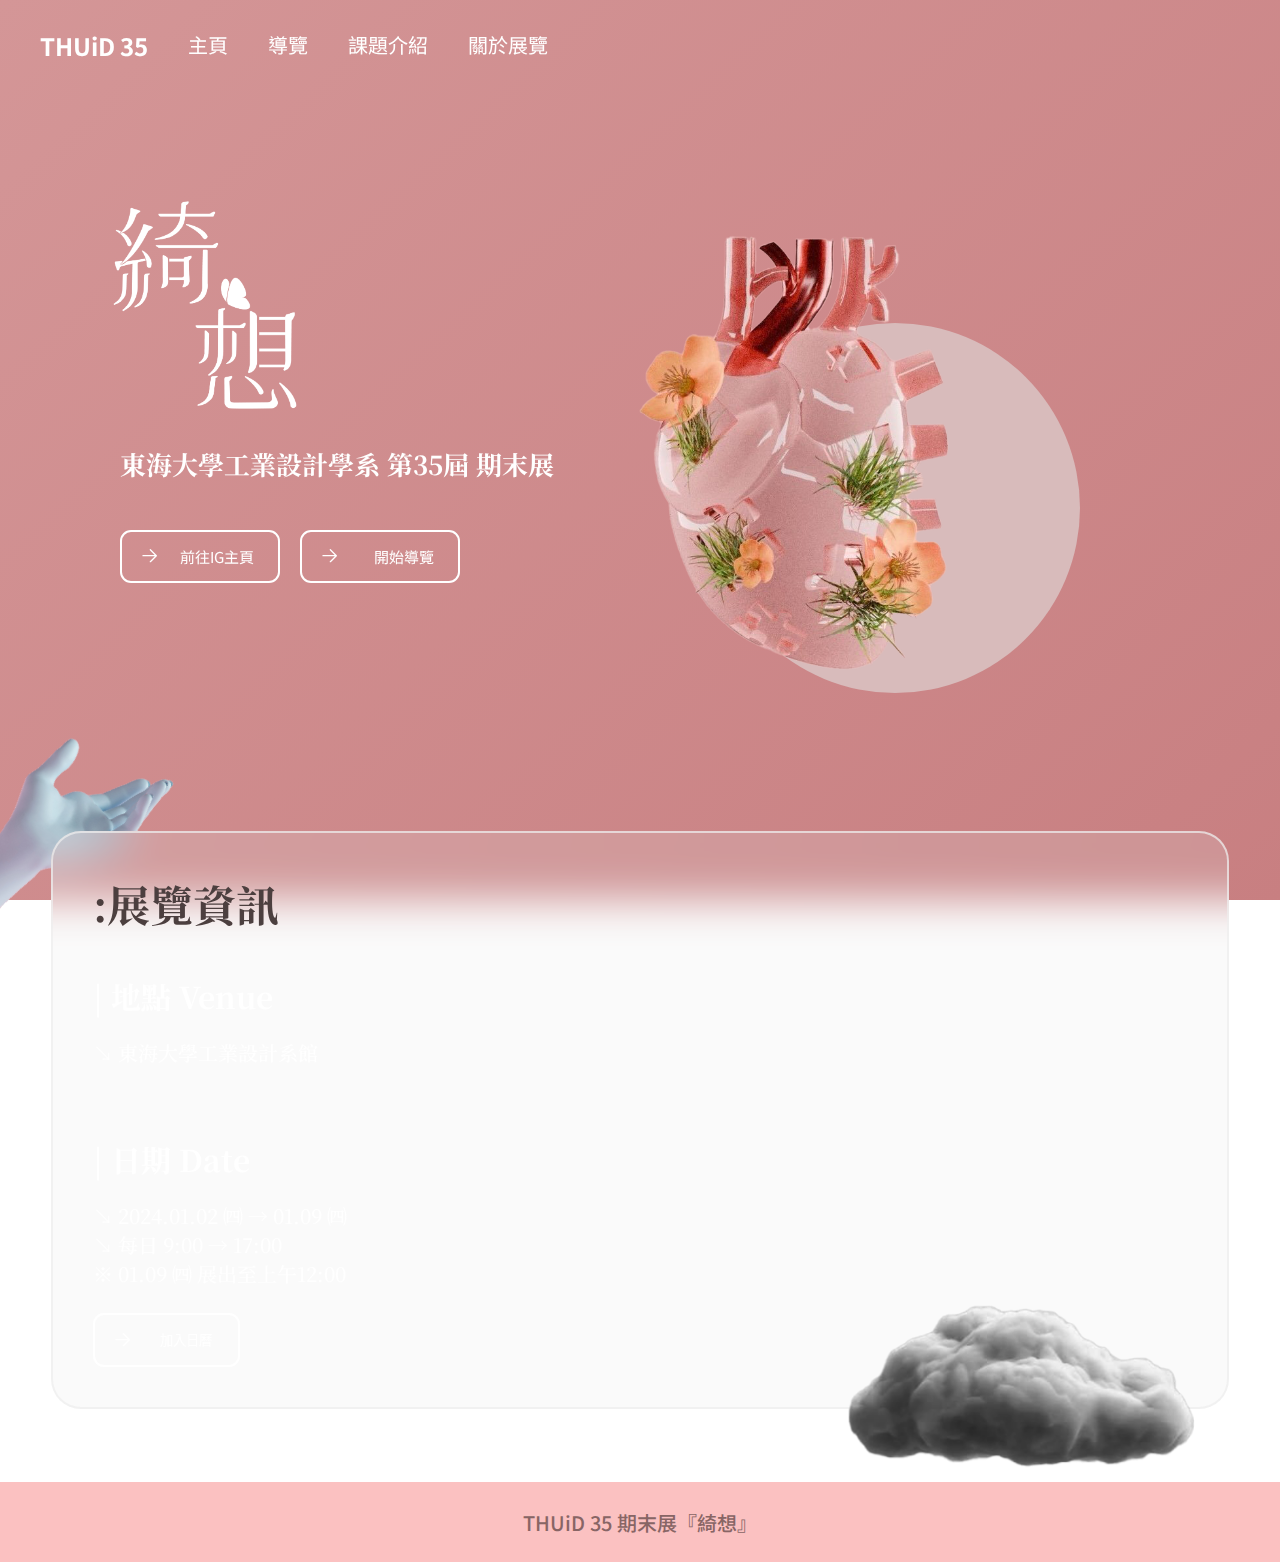
==== commit cb2342a0: "jumbo" ====
--- a/index.html
+++ b/index.html
@@ -23,6 +23,7 @@
 
     <body>
         <div class="background"></div>
+        <a id="btt_button"></a>
         <div class="nav-container">
             <div class="nav-title">
                 <a href="." draggable="false"><h1>THUiD 35</h1></a>
@@ -51,22 +52,26 @@
         </div>
 
         <section class="cover">
+            <div class="corner-block top-left"><img src="/assets/img/render/book.png" draggable="false" style="width: 100%;"></div>
+            <div class="corner-block top-right"><img src="/assets/img/render/flower.png" draggable="false" style="width: 100%;"></div>
+            <div class="corner-block bottom-left"><img src="/assets/img/render/puzzlewithbook.png" draggable="false" style="width: 100%;"></div>
+            <div class="corner-block bottom-right"><img src="/assets/img/render/fire_es.png" draggable="false" style="width: 100%;"></div>
             <div class="cover_left">
                 <div class="cover_title">
-                    <h1 class="cover_title_big">綺想:</h1>
+                    <img class="cover_title_big_img" src="/assets/big_logo.png" draggable="false" alt="『綺想』">
                     <h1 class="cover_title_small">東海大學工業設計學系 第35屆 期末展</h1>
                 </div>
                 <div class="cover_btn_space">
                     <a href="https://www.instagram.com/thuid_35/" target="_blank">
                         <button class="cover_btn">
                             <svg xmlns="http://www.w3.org/2000/svg" fill="none" viewBox="0 0 24 24" stroke-width="1.5" stroke="currentColor" class="w-6 h-6"><path stroke-linecap="round" stroke-linejoin="round" d="M4.5 12h15m0 0l-6.75-6.75M19.5 12l-6.75 6.75"></path></svg>
-                            <div class="cover_btn_text">前往35屆IG</div>
+                            <div class="cover_btn_text">前往IG主頁</div>
                         </button>
                     </a>
                    
                     <button class="cover_btn" onclick="click_nope()">
                         <svg xmlns="http://www.w3.org/2000/svg" fill="none" viewBox="0 0 24 24" stroke-width="1.5" stroke="currentColor" class="w-6 h-6"><path stroke-linecap="round" stroke-linejoin="round" d="M4.5 12h15m0 0l-6.75-6.75M19.5 12l-6.75 6.75"></path></svg>
-                        <div class="cover_btn_text">展覽手冊</div>
+                        <div class="cover_btn_text">開始導覽</div>
                     </button>
                 </div>
             </div>
@@ -118,10 +123,11 @@
         <script src="/script/main.js"></script>
         <script src="/script/btt_button.js"></script>
 
+        <script src="/script/index/scroll-objs.js"></script>
         <script src="/script/index/clicker.js"></script>
         <script src="/script/index/index.js"></script>
         <script src="/script/index/index-landing.js" defer></script>
-        
+  
         <!-- Web designed by eric -->
     </body>
     
--- a/style/main.css
+++ b/style/main.css
@@ -223,7 +223,7 @@
     margin: 0;
     font-size: 20px;
     color: #886565;
-    font-family: "Montserrat", sans-serif;
+    font-family: "Noto Sans TC", sans-serif;
     font-weight: 500;
     user-select: none;
 }
@@ -232,7 +232,7 @@
 
     .footer {
         position: absolute;
-        margin-top: 80px;
+        margin-top: 350px;
         left: 0;
         right: 0;
         height: 40px;
@@ -248,7 +248,7 @@
         margin: 0;
         font-size:20px;
         color: #886565;
-        font-family: "Montserrat", sans-serif;
+        font-family: "Noto Sans TC", sans-serif;
         font-weight: 500;
         user-select: none;
     }
--- a/style/index.css
+++ b/style/index.css
@@ -1,8 +1,6 @@
 @import url('https://fonts.googleapis.com/css2?family=Noto+Sans+TC:wght@100..900&family=Noto+Serif+TC:wght@200..900&display=swap');
 @import url('https://fonts.googleapis.com/css2?family=Noto+Serif+TC:wght@200..900&display=swap');
 @import url('https://fonts.googleapis.com/css2?family=Montserrat:ital,wght@0,100..900;1,100..900&display=swap');
-
-
 
 
 body {
@@ -12,14 +10,11 @@
     overflow-x: hidden;
 }
 
-/* header and navbar */
-
-
 
 /* cover section */
 
 .cover {
-    height: 500px;
+    height: 600px;
     margin-top: 100px;
     padding: 40px;
 }
@@ -57,12 +52,12 @@
 }
 
 .cover_title {
-    height: 230px;
+    height: 350px;
     filter: blur(0px);
     transition: filter 0.5s ease;
     display: flex;
     flex-direction: column;
-    margin-top: 80px;
+    margin-top: 40px;
     user-select: none;
     margin-left: 40px;
 }
@@ -85,20 +80,29 @@
     margin: 0 0 0 40px;
 }
 
+.cover_title_big_img {
+    width: 250px;
+    margin-bottom: 15px;
+}
+
 .cover_btn_space {
-    margin-left: 40px;
+    margin-left: 80px;
     display: flex;
     gap: 20px;
 }
 
 .cover_btn_space a{
     z-index: 10;
+}
+
+.cover_btn_space.cover_btn_space_blur{
+    filter: blur(5px);
 }
 
 .cover_btn {
     background-color: #ffffff00;
     color: #fff;
-    width: 11em;
+    width: 12em;
     height: 4em;
     border: #ffffff 0.2em solid;
     border-radius: 11px;
@@ -125,7 +129,13 @@
 }
   
 .cover_btn_text {
-    margin: 0 1.5em
+    margin: 0 1.2em;
+    font-family: "Noto Sans TC", sans-serif;
+    font-size: 15px;
+}
+
+.corner-block {
+    display: none;
 }
 
 
@@ -169,7 +179,7 @@
 
     .cover {
         height: 700px;
-        margin-top: 40px;
+        margin-top: 70px;
         padding: 20px;
         width: auto;
         display: flex;
@@ -183,11 +193,7 @@
     }
     
     .cover_right img{
-        width: 230px;
-        right: 0;
-        margin-right: 0px;
-        margin-top: -180px;
-        z-index: 11;
+        display: none;
     }
     
     .cover_circle {
@@ -195,14 +201,14 @@
     }
     
     .cover_title {
-        height: 170px;
+        height: 250px;
         filter: blur(0px);
         transition: filter 0.5s ease;
         display: flex;
         flex-direction: column;
         margin-top: 80px;
         user-select: none;
-        margin-left: 20px;
+        margin-left: 10px;
     }
     
     .cover_title.cover_title_scrolled{
@@ -222,10 +228,15 @@
         color: #ffffff;
         margin: 0 0 0 10px;
     }
+
+    .cover_title_big_img {
+        width: 170px;
+        margin-bottom: 15px;
+    }
     
     .cover_btn_space {
         width: 10px;
-        margin-left: 20px;
+        margin-left: 40px;
         display: flex;
         flex-direction: column;
         gap: 20px;
@@ -239,9 +250,9 @@
     .cover_btn {
         background-color: #ffffff00;
         color: #fff;
-        width: 12em;
-        height: 4em;
-        border: #ffffff 0.1em solid;
+        width: 13em;
+        height: 5em;
+        border: #ffffff 0.15em solid;
         border-radius: 11px;
         text-align: right;
         transition: all 0.6s ease;
@@ -254,8 +265,8 @@
     }
       
     .cover_btn svg {
-        width: 1.6em;
-        margin: -0.1em 0.8em 1em;
+        width: 1.4em;
+        margin: -0.1em 0.4em 0em;
         position: absolute;
         display: flex;
         transition: all 0.6s ease;
@@ -266,15 +277,68 @@
     }
       
     .cover_btn_text {
-        margin: 0 1.2em
-    }
+        margin: -0.3em 0.4em;
+        font-family: "Noto Sans TC", sans-serif;
+        font-size: 14px;
+    }
+
+    .corner-block {
+        position: fixed;
+        width: 150px;
+        height: 150px;
+        opacity: 0.8;
+        display: flex;
+        align-items: center;
+        justify-content: center;
+        color: white;
+        font-weight: bold;
+        transition: transform 0.3s ease, filter 0.3s ease;
+        -webkit-filter: drop-shadow(5px 5px 5px #22222242);
+        filter: drop-shadow(5px 5px 5px #22222242);
+      }
+  
+      /* Top-Left corner */
+      .top-left {
+        top: 0;
+        left: 0;
+        margin-top: 65px;
+        margin-left: -60px;
+        z-index: -1;
+      }
+  
+      /* Top-Right corner */
+      .top-right {
+        top: 0;
+        right: 0;
+        margin-top: 140px;
+        margin-right: -20px;
+        z-index: 150;
+      }
+  
+      /* Bottom-Left corner */
+      .bottom-left {
+        bottom: 0;
+        left: 0;
+        margin-bottom: 20px;
+        margin-left: -40px;
+        z-index: 150;
+      }
+  
+      /* Bottom-Right corner */
+      .bottom-right {
+        bottom: 0;
+        right: 0;
+        margin-bottom: 100px;
+        margin-right: -40px;
+        z-index: 150;
+      }
 }
 
 /* info section */
 
 .info {
     height: 500px;
-    padding: 5vw;
+    padding: 4vw;
     width: auto;
     z-index: 1;
 }
@@ -282,8 +346,8 @@
 .info_back_img img{
     position: absolute;
     width: 800px;
-    margin-top: -240px;
-    margin-left: -350px;
+    margin-top: -220px;
+    margin-left: -420px;
     rotate: 40deg;
     transition: all 0.6s ease;
     user-select: none;
@@ -439,7 +503,7 @@
 
     .info {
         height: 500px;
-        padding: 20px;
+        padding: 30px;
         z-index: 1;
     }
     
@@ -597,57 +661,4 @@
         margin: 0 1.5em
     }
 
-}
-
-
-/* footer */
-.footer {
-    position: absolute;
-    margin-top: 100px;
-    bottom: unset;
-    left: 0;
-    right: 0;
-    height: 40px;
-    background: #fbc1c1;
-    display: flex;
-    align-items: center;
-    justify-content: center;
-    padding: 20px;
-    flex-direction: column;
-}
-
-.footer h1{
-    margin: 0;
-    font-size: 20px;
-    color: #886565;
-    font-family: "Montserrat", sans-serif;
-    font-weight: 500;
-    user-select: none;
-}
-
-@media screen and (max-width: 1110px) {
-
-    .footer {
-        position: absolute;
-        margin-top: 380px;
-        left: 0;
-        right: 0;
-        height: 40px;
-        background: #fbc1c1;
-        display: flex;
-        align-items: center;
-        justify-content: center;
-        padding: 20px;
-        flex-direction: column;
-    }
-    
-    .footer h1{
-        margin: 0;
-        font-size:20px;
-        color: #886565;
-        font-family: "Montserrat", sans-serif;
-        font-weight: 500;
-        user-select: none;
-    }
-    
 }